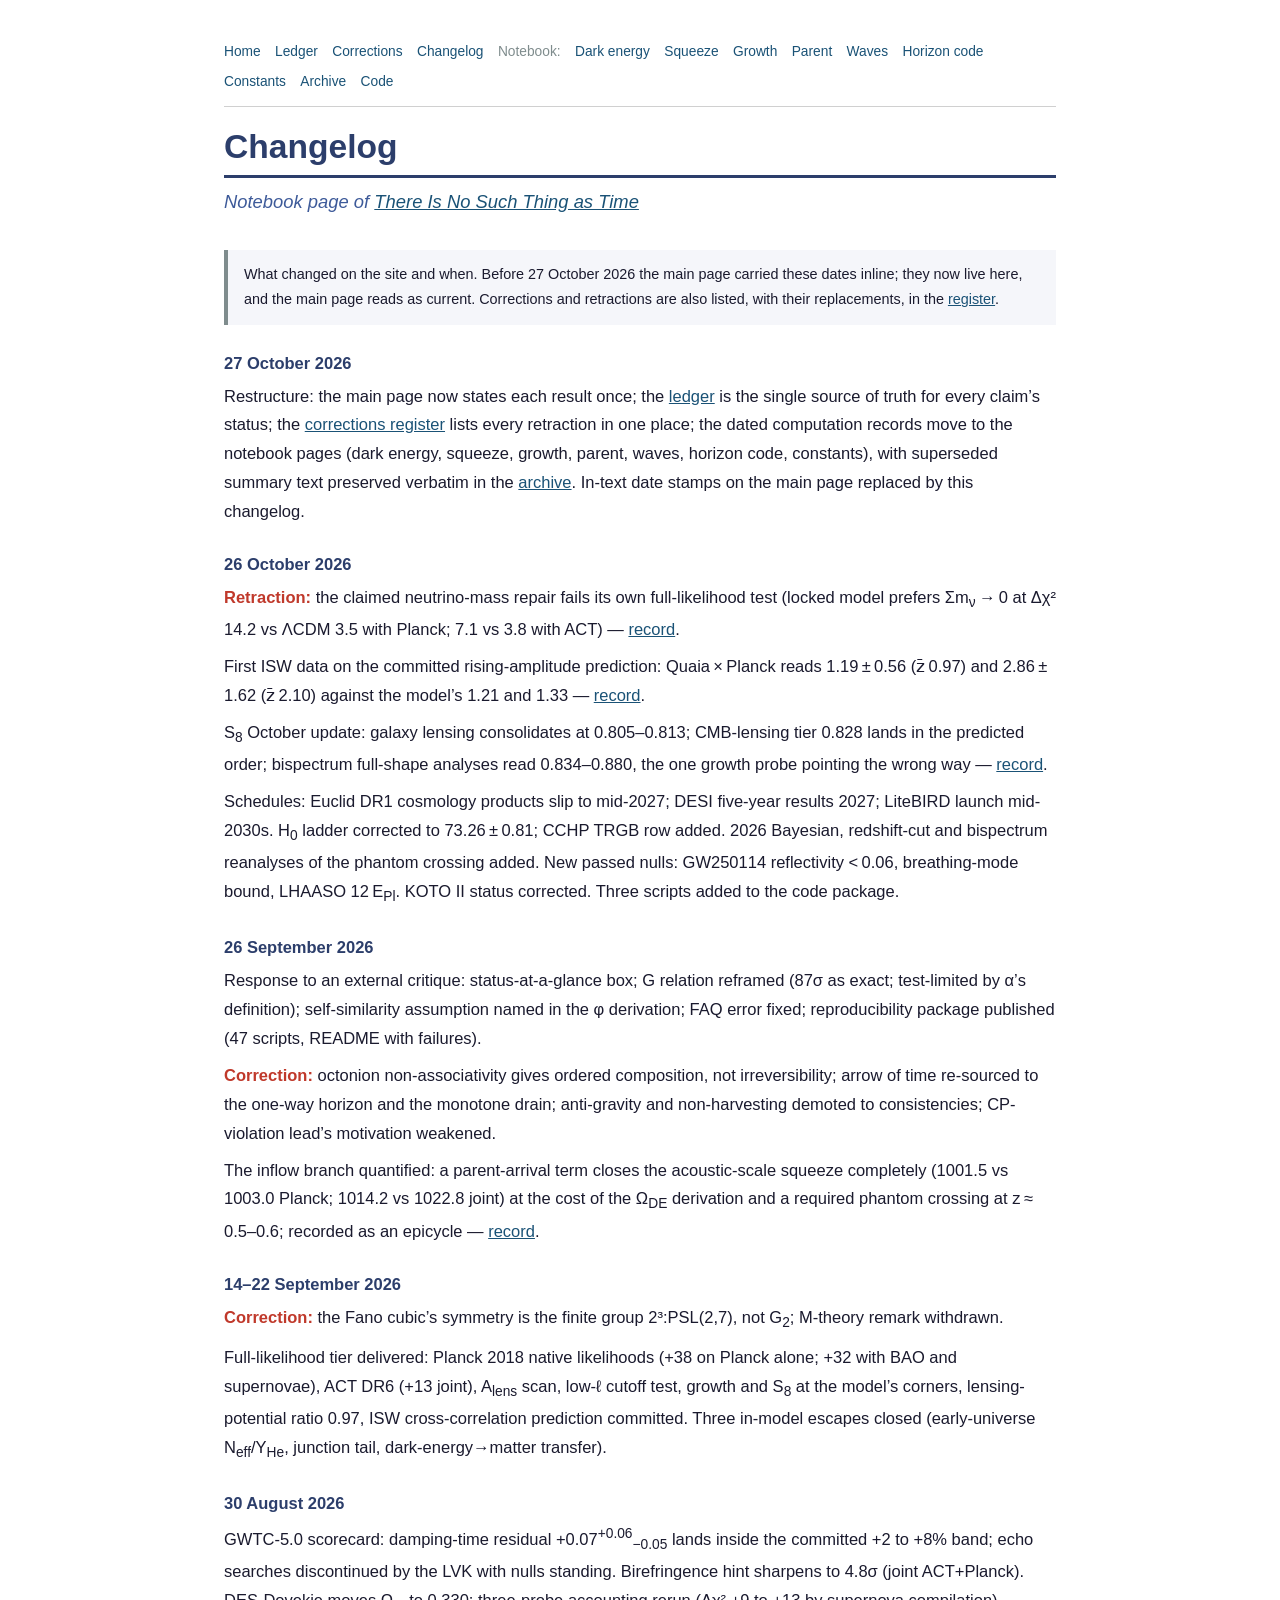
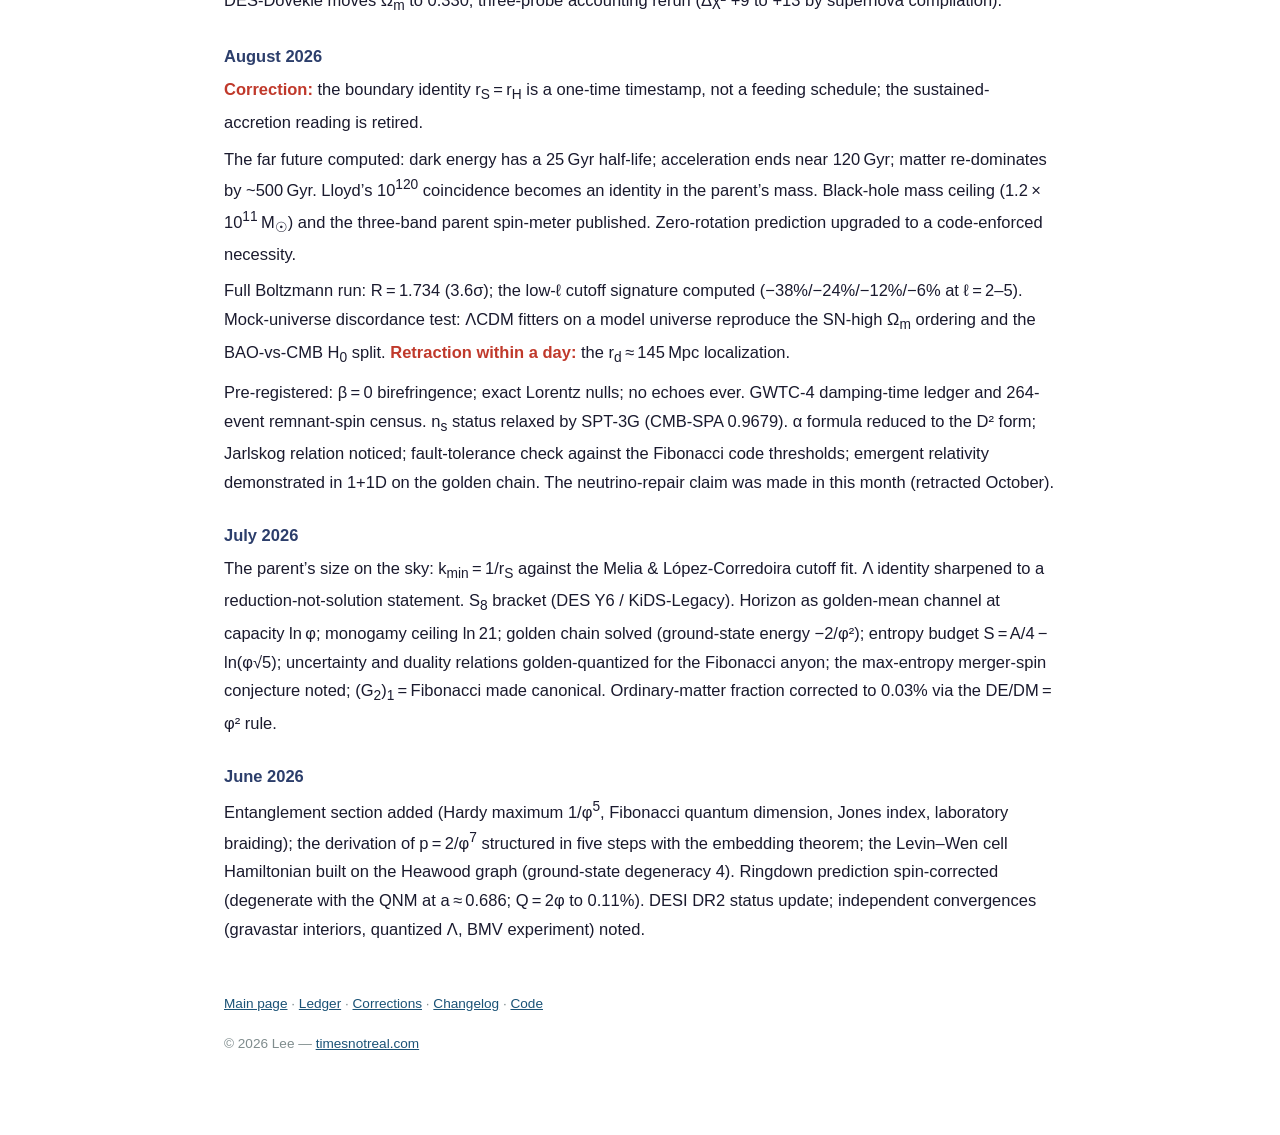
==== changelog.html @ 05c3539b "Restructure (27 Oct 2026): main page states each result once (38.1k -> 21.0k words, no block over 32" ====
<!DOCTYPE html>
<html lang="en">
<head>
  <meta charset="UTF-8">
  <meta name="viewport" content="width=device-width, initial-scale=1.0">
  <title>Changelog &mdash; timesnotreal.com</title>
  <meta name="description" content="Dated record of changes, additions, corrections and retractions on timesnotreal.com.">
  <link rel="canonical" href="https://www.timesnotreal.com/changelog.html">
  <link rel="stylesheet" href="style.css">
</head>
<body>
<article>
<nav class="topnav" aria-label="Site">
  <a href="index.html">Home</a>
  <a href="index.html#ledger">Ledger</a>
  <a href="index.html#register">Corrections</a>
  <a href="changelog.html">Changelog</a>
  <span class="navlabel">Notebook:</span>
  <a href="notes/dark-energy.html">Dark energy</a>
  <a href="notes/squeeze.html">Squeeze</a>
  <a href="notes/growth.html">Growth</a>
  <a href="notes/parent.html">Parent</a>
  <a href="notes/ringdown.html">Waves</a>
  <a href="notes/horizon-code.html">Horizon code</a>
  <a href="notes/constants.html">Constants</a>
  <a href="notes/archive.html">Archive</a>
  <a href="https://github.com/acherion/timesnotreal/tree/master/code">Code</a>
</nav>
<header>
  <h1>Changelog</h1>
  <p class="tagline">Notebook page of <a href="index.html">There Is No Such Thing as Time</a></p>
</header>
<div class="notebook-note"><p style="margin:0">What changed on the site and when. Before 27 October 2026 the main page carried these dates inline; they now live here, and the main page reads as current. Corrections and retractions are also listed, with their replacements, in the <a href="index.html#register">register</a>.</p></div>
<dl class="changelog">
  <dt>27 October 2026</dt>
  <dd>Restructure: the main page now states each result once; the <a href="index.html#ledger">ledger</a> is the single source of truth for every claim&rsquo;s status; the <a href="index.html#register">corrections register</a> lists every retraction in one place; the dated computation records move to the notebook pages (dark energy, squeeze, growth, parent, waves, horizon code, constants), with superseded summary text preserved verbatim in the <a href="notes/archive.html">archive</a>. In-text date stamps on the main page replaced by this changelog.</dd>
  <dt>26 October 2026</dt>
  <dd><span class="retracted">Retraction:</span> the claimed neutrino-mass repair fails its own full-likelihood test (locked model prefers &Sigma;m<sub>&nu;</sub>&thinsp;&rarr;&thinsp;0 at &Delta;&chi;&sup2; 14.2 vs &Lambda;CDM 3.5 with Planck; 7.1 vs 3.8 with ACT) &mdash; <a href="notes/squeeze.html#neutrino">record</a>.</dd>
  <dd>First ISW data on the committed rising-amplitude prediction: Quaia&thinsp;&times;&thinsp;Planck reads 1.19&thinsp;&plusmn;&thinsp;0.56 (z&#772;&thinsp;0.97) and 2.86&thinsp;&plusmn;&thinsp;1.62 (z&#772;&thinsp;2.10) against the model&rsquo;s 1.21 and 1.33 &mdash; <a href="notes/growth.html#isw">record</a>.</dd>
  <dd>S<sub>8</sub> October update: galaxy lensing consolidates at 0.805&ndash;0.813; CMB-lensing tier 0.828 lands in the predicted order; bispectrum full-shape analyses read 0.834&ndash;0.880, the one growth probe pointing the wrong way &mdash; <a href="notes/growth.html#s8">record</a>.</dd>
  <dd>Schedules: Euclid DR1 cosmology products slip to mid-2027; DESI five-year results 2027; LiteBIRD launch mid-2030s. H<sub>0</sub> ladder corrected to 73.26&thinsp;&plusmn;&thinsp;0.81; CCHP TRGB row added. 2026 Bayesian, redshift-cut and bispectrum reanalyses of the phantom crossing added. New passed nulls: GW250114 reflectivity &lt;&thinsp;0.06, breathing-mode bound, LHAASO 12&thinsp;E<sub>Pl</sub>. KOTO II status corrected. Three scripts added to the code package.</dd>
  <dt>26 September 2026</dt>
  <dd>Response to an external critique: status-at-a-glance box; G relation reframed (87&sigma; as exact; test-limited by &alpha;&rsquo;s definition); self-similarity assumption named in the &phi; derivation; FAQ error fixed; reproducibility package published (47 scripts, README with failures).</dd>
  <dd><span class="retracted">Correction:</span> octonion non-associativity gives ordered composition, not irreversibility; arrow of time re-sourced to the one-way horizon and the monotone drain; anti-gravity and non-harvesting demoted to consistencies; CP-violation lead&rsquo;s motivation weakened.</dd>
  <dd>The inflow branch quantified: a parent-arrival term closes the acoustic-scale squeeze completely (1001.5 vs 1003.0 Planck; 1014.2 vs 1022.8 joint) at the cost of the &Omega;<sub>DE</sub> derivation and a required phantom crossing at z&thinsp;&asymp;&thinsp;0.5&ndash;0.6; recorded as an epicycle &mdash; <a href="notes/squeeze.html#inflow">record</a>.</dd>
  <dt>14&ndash;22 September 2026</dt>
  <dd><span class="retracted">Correction:</span> the Fano cubic&rsquo;s symmetry is the finite group 2&sup3;:PSL(2,7), not G<sub>2</sub>; M-theory remark withdrawn.</dd>
  <dd>Full-likelihood tier delivered: Planck 2018 native likelihoods (+38 on Planck alone; +32 with BAO and supernovae), ACT DR6 (+13 joint), A<sub>lens</sub> scan, low-&#8467; cutoff test, growth and S<sub>8</sub> at the model&rsquo;s corners, lensing-potential ratio 0.97, ISW cross-correlation prediction committed. Three in-model escapes closed (early-universe N<sub>eff</sub>/Y<sub>He</sub>, junction tail, dark-energy&rarr;matter transfer).</dd>
  <dt>30 August 2026</dt>
  <dd>GWTC-5.0 scorecard: damping-time residual +0.07<sup>+0.06</sup><sub>&minus;0.05</sub> lands inside the committed +2 to +8% band; echo searches discontinued by the LVK with nulls standing. Birefringence hint sharpens to 4.8&sigma; (joint ACT+Planck). DES-Dovekie moves &Omega;<sub>m</sub> to 0.330; three-probe accounting rerun (&Delta;&chi;&sup2; +9 to +13 by supernova compilation).</dd>
  <dt>August 2026</dt>
  <dd><span class="retracted">Correction:</span> the boundary identity r<sub>S</sub>&thinsp;=&thinsp;r<sub>H</sub> is a one-time timestamp, not a feeding schedule; the sustained-accretion reading is retired.</dd>
  <dd>The far future computed: dark energy has a 25&thinsp;Gyr half-life; acceleration ends near 120&thinsp;Gyr; matter re-dominates by ~500&thinsp;Gyr. Lloyd&rsquo;s 10<sup>120</sup> coincidence becomes an identity in the parent&rsquo;s mass. Black-hole mass ceiling (1.2&thinsp;&times;&thinsp;10<sup>11</sup>&thinsp;M<sub>&#9737;</sub>) and the three-band parent spin-meter published. Zero-rotation prediction upgraded to a code-enforced necessity.</dd>
  <dd>Full Boltzmann run: R&thinsp;=&thinsp;1.734 (3.6&sigma;); the low-&#8467; cutoff signature computed (&minus;38%/&minus;24%/&minus;12%/&minus;6% at &#8467;&thinsp;=&thinsp;2&ndash;5). Mock-universe discordance test: &Lambda;CDM fitters on a model universe reproduce the SN-high &Omega;<sub>m</sub> ordering and the BAO-vs-CMB H<sub>0</sub> split. <span class="retracted">Retraction within a day:</span> the r<sub>d</sub>&thinsp;&asymp;&thinsp;145&thinsp;Mpc localization.</dd>
  <dd>Pre-registered: &beta;&thinsp;=&thinsp;0 birefringence; exact Lorentz nulls; no echoes ever. GWTC-4 damping-time ledger and 264-event remnant-spin census. n<sub>s</sub> status relaxed by SPT-3G (CMB-SPA 0.9679). &alpha; formula reduced to the D&sup2; form; Jarlskog relation noticed; fault-tolerance check against the Fibonacci code thresholds; emergent relativity demonstrated in 1+1D on the golden chain. The neutrino-repair claim was made in this month (retracted October).</dd>
  <dt>July 2026</dt>
  <dd>The parent&rsquo;s size on the sky: k<sub>min</sub>&thinsp;=&thinsp;1/r<sub>S</sub> against the Melia &amp; L&oacute;pez-Corredoira cutoff fit. &Lambda; identity sharpened to a reduction-not-solution statement. S<sub>8</sub> bracket (DES Y6 / KiDS-Legacy). Horizon as golden-mean channel at capacity ln&thinsp;&phi;; monogamy ceiling ln&thinsp;21; golden chain solved (ground-state energy &minus;2/&phi;&sup2;); entropy budget S&thinsp;=&thinsp;A/4&thinsp;&minus;&thinsp;ln(&phi;&radic;5); uncertainty and duality relations golden-quantized for the Fibonacci anyon; the max-entropy merger-spin conjecture noted; (G<sub>2</sub>)<sub>1</sub>&thinsp;=&thinsp;Fibonacci made canonical. Ordinary-matter fraction corrected to 0.03% via the DE/DM&thinsp;=&thinsp;&phi;&sup2; rule.</dd>
  <dt>June 2026</dt>
  <dd>Entanglement section added (Hardy maximum 1/&phi;<sup>5</sup>, Fibonacci quantum dimension, Jones index, laboratory braiding); the derivation of p&thinsp;=&thinsp;2/&phi;<sup>7</sup> structured in five steps with the embedding theorem; the Levin&ndash;Wen cell Hamiltonian built on the Heawood graph (ground-state degeneracy 4). Ringdown prediction spin-corrected (degenerate with the QNM at a&thinsp;&asymp;&thinsp;0.686; Q&thinsp;=&thinsp;2&phi; to 0.11%). DESI DR2 status update; independent convergences (gravastar interiors, quantized &Lambda;, BMV experiment) noted.</dd>
</dl>
<footer style="color: var(--muted); font-size: 0.85rem; margin-top: 3rem;">
  <p><a href="index.html">Main page</a> &middot; <a href="index.html#ledger">Ledger</a> &middot; <a href="index.html#register">Corrections</a> &middot; <a href="changelog.html">Changelog</a> &middot; <a href="https://github.com/acherion/timesnotreal/tree/master/code">Code</a></p>
  <p>&copy; 2026 Lee &mdash; <a href="https://www.timesnotreal.com/">timesnotreal.com</a></p>
</footer>
</article>
</body>
</html>
---- style.css ----
:root {
  --text: #1a1a2e;
  --bg: #ffffff;
  --accent: #2c3e6b;
  --accent-light: #3d5a99;
  --border: #d0d0d0;
  --subtle: #f5f6fa;
  --highlight: #fef9e7;
  --link: #1a5276;
  --pass: #27ae60;
  --warn: #e67e22;
  --fail: #c0392b;
  --muted: #7f8c8d;
}
*, *::before, *::after { box-sizing: border-box; }
body {
  font-family: "Segoe UI", Roboto, "Helvetica Neue", Arial, sans-serif;
  color: var(--text);
  background: var(--bg);
  line-height: 1.75;
  max-width: 880px;
  margin: 0 auto;
  padding: 2rem 1.5rem 4rem;
  font-size: 16.5px;
}
h1 {
  font-size: 2.1rem;
  line-height: 1.2;
  color: var(--accent);
  margin: 0 0 0.5rem;
  border-bottom: 3px solid var(--accent);
  padding-bottom: 0.5rem;
}
.tagline {
  font-size: 1.15rem;
  color: var(--accent-light);
  font-style: italic;
  margin: 0 0 2rem;
}
h2 {
  font-size: 1.5rem;
  color: var(--accent);
  margin: 2.5rem 0 0.75rem;
  border-bottom: 2px solid var(--border);
  padding-bottom: 0.3rem;
}
h3 {
  font-size: 1.2rem;
  color: var(--accent);
  margin: 2rem 0 0.5rem;
}
p { margin: 0 0 1rem; }
a { color: var(--link); }
.lead {
  font-size: 1.1rem;
  line-height: 1.8;
}
.callout {
  background: var(--highlight);
  border-left: 4px solid var(--warn);
  padding: 1rem 1.25rem;
  margin: 1.5rem 0;
  border-radius: 0 6px 6px 0;
}
.result-box {
  background: var(--subtle);
  border-left: 4px solid var(--accent);
  padding: 1.25rem 1.5rem;
  margin: 1.5rem 0;
  border-radius: 0 6px 6px 0;
}
.result-box p:last-child { margin-bottom: 0; }
.formula {
  text-align: center;
  font-size: 1.15rem;
  padding: 0.75rem 0;
  margin: 1rem 0;
  font-weight: 600;
}
figure {
  margin: 1.75rem 0;
  padding: 1.25rem;
  background: var(--subtle);
  border: 1px solid var(--border);
  border-radius: 6px;
  text-align: center;
}
figure svg {
  display: block;
  max-width: 100%;
  height: auto;
  margin: 0 auto;
}
figcaption {
  font-size: 0.88rem;
  color: var(--muted);
  margin-top: 0.75rem;
  line-height: 1.5;
  text-align: left;
}
figcaption strong { color: var(--text); }
table {
  width: 100%;
  border-collapse: collapse;
  margin: 1rem 0 1.5rem;
  font-size: 0.92rem;
}
th, td {
  border: 1px solid var(--border);
  padding: 0.55rem 0.7rem;
  text-align: left;
  vertical-align: top;
}
th {
  background: var(--accent);
  color: #fff;
  font-weight: 600;
}
tr:nth-child(even) { background: var(--subtle); }
.pass { color: var(--pass); font-weight: 700; }
.warn { color: var(--warn); font-weight: 600; }
.future { color: var(--muted); font-style: italic; }
ul, ol { margin: 0 0 1rem; padding-left: 1.75rem; }
li { margin-bottom: 0.4rem; }
.faq dt { font-weight: 700; margin: 1.25rem 0 0.25rem; }
.faq dd { margin: 0 0 1rem 0; }
.section-label {
  display: inline-block;
  background: var(--accent);
  color: #fff;
  font-size: 0.75rem;
  padding: 0.15rem 0.5rem;
  border-radius: 3px;
  font-weight: 700;
  text-transform: uppercase;
  letter-spacing: 0.05em;
  margin-bottom: 0.5rem;
}
.open-tag {
  display: inline-block;
  background: var(--warn);
  color: #fff;
  font-size: 0.7rem;
  padding: 0.1rem 0.4rem;
  border-radius: 3px;
  font-weight: 700;
  vertical-align: middle;
}
hr { border: none; border-top: 1px solid var(--border); margin: 2.5rem 0; }
@media (max-width: 600px) {
  body { padding: 1rem; font-size: 15px; }
  h1 { font-size: 1.6rem; }
  table { font-size: 0.82rem; }
  th, td { padding: 0.4rem; }
}

.topnav { display: flex; flex-wrap: wrap; gap: 0.35rem 0.9rem; font-size: 0.86rem; padding: 0.5rem 0 0.75rem; border-bottom: 1px solid var(--border); margin-bottom: 1.25rem; }
.topnav a { text-decoration: none; color: var(--link); }
.topnav a:hover { text-decoration: underline; }
.navlabel { color: var(--muted); }
.toc { background: var(--subtle); border: 1px solid var(--border); border-radius: 6px; padding: 0.9rem 1.25rem; font-size: 0.92rem; margin: 1.25rem 0 2rem; }
.toc ul { margin: 0.25rem 0 0; columns: 2; column-gap: 2rem; }
.toc li { break-inside: avoid; margin-bottom: 0.2rem; }
@media (max-width: 600px) { .toc ul { columns: 1; } }
.fail { color: var(--fail); font-weight: 700; }
.ledger { font-size: 0.84rem; }
.ledger td:nth-child(1) { font-weight: 600; width: 17%; }
.ledger .st { white-space: nowrap; }
.badge { display: inline-block; padding: 0 0.4rem; border-radius: 3px; color: #fff; font-size: 0.72rem; font-weight: 700; letter-spacing: 0.03em; }
.b-pass { background: var(--pass); } .b-warn { background: var(--warn); } .b-fail { background: var(--fail); } .b-future { background: var(--muted); }
.register { font-size: 0.86rem; }
.register td:nth-child(1) { white-space: nowrap; }
.rec { font-size: 0.85rem; color: var(--muted); }
.rec a { color: var(--link); }
.notebook-note { background: var(--subtle); border-left: 4px solid var(--muted); padding: 0.75rem 1rem; font-size: 0.9rem; margin: 1rem 0 1.5rem; }
ul.notebook { list-style: none; padding-left: 0; }
ul.notebook > li { margin-bottom: 1.25rem; }
.changelog dt { font-weight: 700; color: var(--accent); margin: 1.5rem 0 0.25rem; }
.changelog dd { margin: 0 0 0.5rem 0; }
.retracted { color: var(--fail); font-weight: 600; }
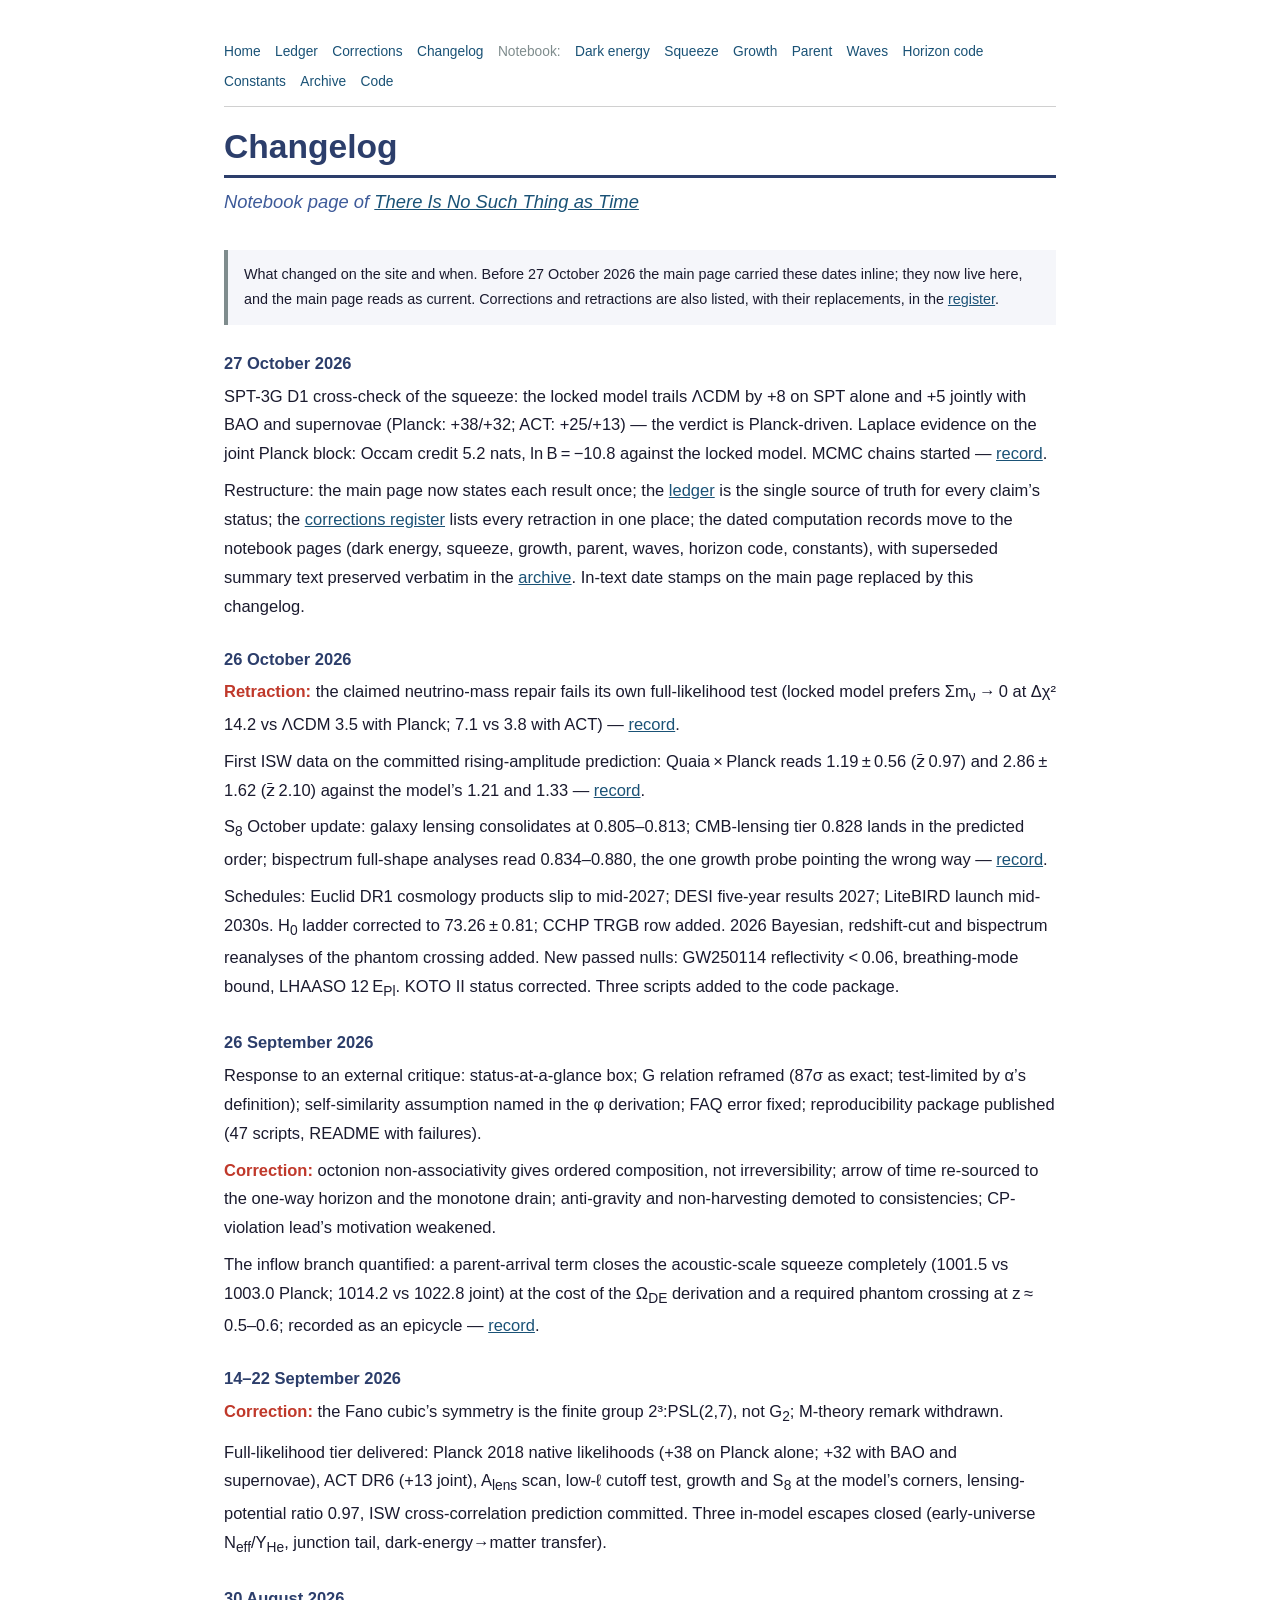
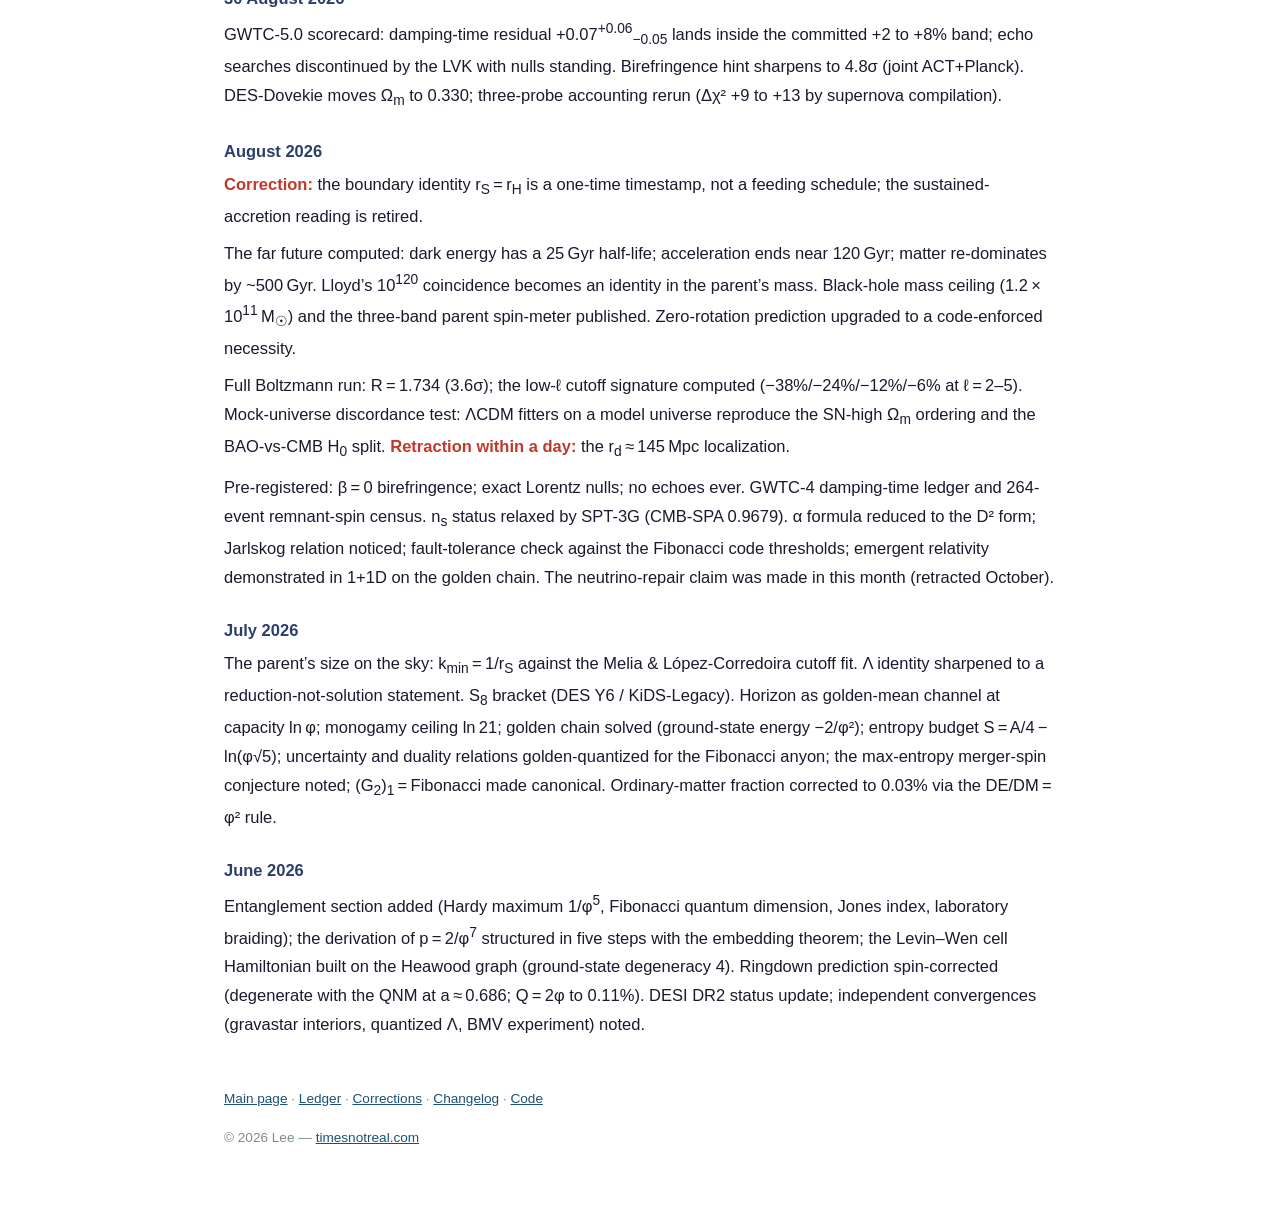
==== commit e301feb7: "SPT-3G D1 cross-check of the squeeze (SPTlite via candl): model trails LCDM by +8.1 alone and +5.1 w" ====
--- a/changelog.html
+++ b/changelog.html
@@ -33,6 +33,7 @@
 <div class="notebook-note"><p style="margin:0">What changed on the site and when. Before 27 October 2026 the main page carried these dates inline; they now live here, and the main page reads as current. Corrections and retractions are also listed, with their replacements, in the <a href="index.html#register">register</a>.</p></div>
 <dl class="changelog">
   <dt>27 October 2026</dt>
+  <dd>SPT-3G D1 cross-check of the squeeze: the locked model trails &Lambda;CDM by +8 on SPT alone and +5 jointly with BAO and supernovae (Planck: +38/+32; ACT: +25/+13) &mdash; the verdict is Planck-driven. Laplace evidence on the joint Planck block: Occam credit 5.2 nats, ln&thinsp;B&thinsp;=&thinsp;&minus;10.8 against the locked model. MCMC chains started &mdash; <a href="notes/squeeze.html#crosscheck">record</a>.</dd>
   <dd>Restructure: the main page now states each result once; the <a href="index.html#ledger">ledger</a> is the single source of truth for every claim&rsquo;s status; the <a href="index.html#register">corrections register</a> lists every retraction in one place; the dated computation records move to the notebook pages (dark energy, squeeze, growth, parent, waves, horizon code, constants), with superseded summary text preserved verbatim in the <a href="notes/archive.html">archive</a>. In-text date stamps on the main page replaced by this changelog.</dd>
   <dt>26 October 2026</dt>
   <dd><span class="retracted">Retraction:</span> the claimed neutrino-mass repair fails its own full-likelihood test (locked model prefers &Sigma;m<sub>&nu;</sub>&thinsp;&rarr;&thinsp;0 at &Delta;&chi;&sup2; 14.2 vs &Lambda;CDM 3.5 with Planck; 7.1 vs 3.8 with ACT) &mdash; <a href="notes/squeeze.html#neutrino">record</a>.</dd>
